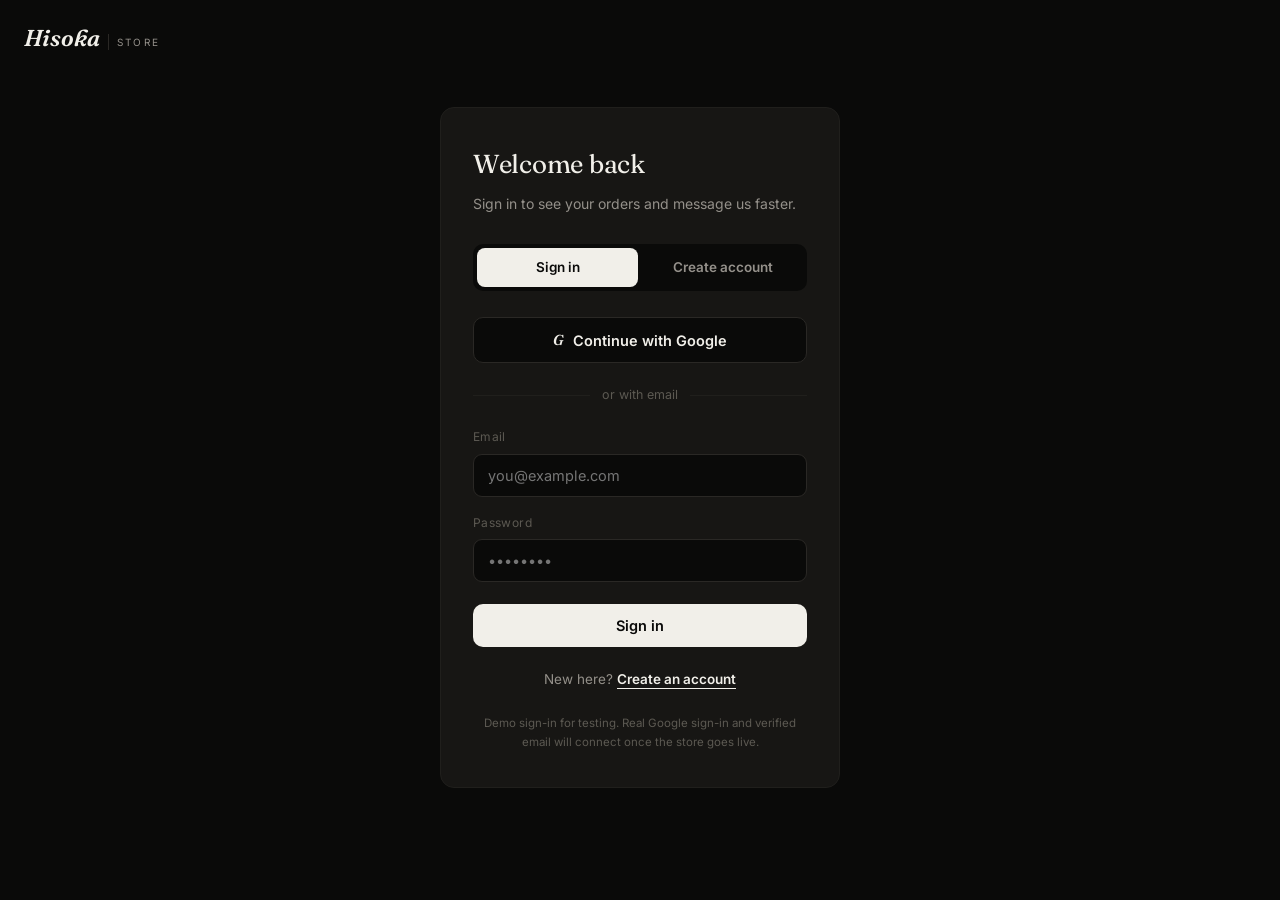
==== hisoka-store-account.html @ cf3783ff "Add files via upload" ====
<!DOCTYPE html>
<html lang="en">
<head>
<meta charset="UTF-8">
<meta name="viewport" content="width=device-width, initial-scale=1, viewport-fit=cover">
<title>Sign in — Hisoka Store</title>
<link rel="preconnect" href="https://fonts.googleapis.com">
<link rel="preconnect" href="https://fonts.gstatic.com" crossorigin>
<link href="https://fonts.googleapis.com/css2?family=Fraunces:ital,wght@0,400;0,600;1,400;1,500&family=Inter:wght@400;500;600&display=swap" rel="stylesheet">
<style>
  :root{
    --bg:#0a0a09; --bg-alt:#131211; --panel:#171614;
    --fg:#f1efe9; --muted:#94908a; --faint:#5c5952;
    --line:#2a2825; --line-soft:#201f1c;
    box-sizing:border-box;
    padding-top:env(safe-area-inset-top,0px);
    padding-bottom:env(safe-area-inset-bottom,0px);
  }
  *{box-sizing:inherit; margin:0; padding:0;}
  body{background:var(--bg); color:var(--fg); font-family:'Inter',sans-serif; font-size:16px; line-height:1.6; -webkit-font-smoothing:antialiased; min-height:100vh;}
  a{color:inherit; text-decoration:none;}
  button{font-family:inherit;}

  header{padding:20px 24px; padding-top:calc(20px + env(safe-area-inset-top,0px));}
  .logo{display:flex; align-items:baseline; gap:8px; width:fit-content;}
  .logo .word{font-family:'Fraunces',serif; font-style:italic; font-weight:600; font-size:23px;}
  .logo .sub{font-size:10px; letter-spacing:0.22em; color:var(--muted); border-left:1px solid var(--line); padding-left:8px;}

  .center{display:flex; justify-content:center; padding:30px 20px 80px;}
  .card{width:100%; max-width:400px; background:var(--panel); border-radius:14px; padding:36px 32px; border:1px solid var(--line-soft);}
  .card h1{font-family:'Fraunces',serif; font-weight:400; font-size:26px; letter-spacing:-0.01em; margin-bottom:8px;}
  .card .sub{font-size:14px; color:var(--muted); margin-bottom:28px;}

  .tabs{display:flex; gap:4px; background:var(--bg); border-radius:10px; padding:4px; margin-bottom:26px;}
  .tab{flex:1; text-align:center; padding:9px 0; font-size:13.5px; font-weight:600; color:var(--muted); border-radius:8px; cursor:pointer; transition:background .18s ease, color .18s ease;}
  .tab.active{background:var(--fg); color:var(--bg);}

  .google-btn{
    width:100%; display:flex; align-items:center; justify-content:center; gap:10px;
    background:var(--bg); border:1px solid var(--line); color:var(--fg);
    padding:13px; border-radius:10px; font-size:14.5px; font-weight:600; cursor:pointer;
    transition:border-color .18s ease, background .18s ease;
  }
  .google-btn:hover{border-color:var(--muted); background:var(--bg-alt);}

  .divider{display:flex; align-items:center; gap:12px; margin:22px 0; color:var(--faint); font-size:12.5px;}
  .divider::before, .divider::after{content:""; flex:1; height:1px; background:var(--line-soft);}

  .field{margin-bottom:16px;}
  .field label{display:block; font-size:12px; letter-spacing:.03em; color:var(--faint); margin-bottom:7px;}
  .field input{
    width:100%; background:var(--bg); border:1px solid var(--line); color:var(--fg);
    padding:12px 14px; font-family:inherit; font-size:14.5px; border-radius:9px;
  }
  .field input:focus{outline:none; border-color:var(--muted);}

  .primary-btn{
    width:100%; background:var(--fg); color:var(--bg); border:none;
    padding:13px; border-radius:10px; font-size:14.5px; font-weight:600; cursor:pointer;
    margin-top:6px; transition:transform .15s ease;
  }
  .primary-btn:hover{transform:translateY(-1px);}
  .primary-btn:disabled{opacity:.5; cursor:not-allowed; transform:none;}

  .switch-line{text-align:center; font-size:13.5px; color:var(--muted); margin-top:22px;}
  .switch-line a{color:var(--fg); font-weight:600; border-bottom:1px solid var(--fg); padding-bottom:1px;}

  .demo-note{margin-top:24px; font-size:11.5px; color:var(--faint); line-height:1.6; text-align:center;}

  /* verification step */
  .verify-icon{width:52px; height:52px; border-radius:50%; background:var(--bg); border:1px solid var(--line); display:flex; align-items:center; justify-content:center; font-size:22px; margin-bottom:18px;}
  .otp-row{display:flex; gap:8px; margin:20px 0 8px;}
  .otp-row input{
    width:100%; aspect-ratio:1; text-align:center; font-size:19px; font-weight:600;
    background:var(--bg); border:1px solid var(--line); color:var(--fg); border-radius:9px;
  }
  .otp-row input:focus{outline:none; border-color:var(--muted);}
  .resend{text-align:center; font-size:13px; color:var(--muted); margin-top:14px;}
  .resend a{color:var(--fg); border-bottom:1px solid var(--fg); padding-bottom:1px;}

  .google-picker{background:var(--bg); border:1px solid var(--line); border-radius:10px; padding:14px; display:flex; align-items:center; gap:12px; margin-bottom:20px; cursor:pointer; transition:border-color .15s ease;}
  .google-picker:hover{border-color:var(--muted);}
  .avatar{width:38px; height:38px; border-radius:50%; background:var(--fg); color:var(--bg); display:flex; align-items:center; justify-content:center; font-family:'Fraunces',serif; font-size:15px; flex-shrink:0;}
  .gp-info .n{font-size:14px; font-weight:600;}
  .gp-info .e{font-size:12.5px; color:var(--muted);}

  .step{display:none;}
  .step.active{display:block;}
</style>
</head>
<body>

<header>
  <a class="logo" href="index.html"><span class="word">Hisoka</span><span class="sub">STORE</span></a>
</header>

<div class="center">
  <div class="card">

    <!-- STEP: sign in / sign up -->
    <div class="step active" id="stepAuth">
      <h1 id="authTitle">Welcome back</h1>
      <div class="sub" id="authSub">Sign in to see your orders and message us faster.</div>

      <div class="tabs">
        <div class="tab active" id="tabSignin">Sign in</div>
        <div class="tab" id="tabSignup">Create account</div>
      </div>

      <button class="google-btn" id="googleBtn">
        <span style="font-family:'Fraunces',serif; font-style:italic; font-weight:600;">G</span>
        Continue with Google
      </button>

      <div class="divider">or with email</div>

      <form id="emailForm">
        <div class="field" id="nameField" style="display:none;">
          <label>Name</label>
          <input type="text" id="f-name" placeholder="Your name">
        </div>
        <div class="field">
          <label>Email</label>
          <input type="email" id="f-email" placeholder="you@example.com" required>
        </div>
        <div class="field">
          <label>Password</label>
          <input type="password" id="f-password" placeholder="••••••••" required>
        </div>
        <button type="submit" class="primary-btn" id="submitBtn">Sign in</button>
      </form>

      <div class="switch-line" id="switchLine">New here? <a id="switchLink">Create an account</a></div>
      <div class="demo-note">Demo sign-in for testing. Real Google sign-in and verified email will connect once the store goes live.</div>
    </div>

    <!-- STEP: google account picker (mock) -->
    <div class="step" id="stepGoogle">
      <h1>Choose an account</h1>
      <div class="sub">to continue to Hisoka Store</div>
      <div class="google-picker" id="googlePickerRow">
        <div class="avatar">A</div>
        <div class="gp-info">
          <div class="n">Arjun Sharma</div>
          <div class="e">arjun.sharma@gmail.com</div>
        </div>
      </div>
      <div class="demo-note">This is a placeholder account picker for the demo — the real flow will show your actual Google accounts.</div>
    </div>

    <!-- STEP: email verification -->
    <div class="step" id="stepVerify">
      <div class="verify-icon">✉️</div>
      <h1>Verify your email</h1>
      <div class="sub">We've sent a 6-digit code to <strong id="verifyEmailShown" style="color:var(--fg);"></strong></div>
      <div class="otp-row">
        <input maxlength="1" inputmode="numeric">
        <input maxlength="1" inputmode="numeric">
        <input maxlength="1" inputmode="numeric">
        <input maxlength="1" inputmode="numeric">
        <input maxlength="1" inputmode="numeric">
        <input maxlength="1" inputmode="numeric">
      </div>
      <button class="primary-btn" id="verifyBtn">Verify &amp; continue</button>
      <div class="resend">Didn't get it? <a id="resendLink">Resend code</a></div>
      <div class="demo-note">Demo mode — any 6 digits will verify. A real store connects this to an actual email provider.</div>
    </div>

  </div>
</div>

<script>
const stepAuth = document.getElementById("stepAuth");
const stepGoogle = document.getElementById("stepGoogle");
const stepVerify = document.getElementById("stepVerify");
function goTo(step){
  [stepAuth, stepGoogle, stepVerify].forEach(s => s.classList.remove("active"));
  step.classList.add("active");
}

let mode = "signin"; // or "signup"
const tabSignin = document.getElementById("tabSignin");
const tabSignup = document.getElementById("tabSignup");
const nameField = document.getElementById("nameField");
const authTitle = document.getElementById("authTitle");
const authSub = document.getElementById("authSub");
const submitBtn = document.getElementById("submitBtn");
const switchLine = document.getElementById("switchLine");

function setMode(m){
  mode = m;
  tabSignin.classList.toggle("active", m === "signin");
  tabSignup.classList.toggle("active", m === "signup");
  nameField.style.display = m === "signup" ? "block" : "none";
  authTitle.textContent = m === "signin" ? "Welcome back" : "Create your account";
  authSub.textContent = m === "signin" ? "Sign in to see your orders and message us faster." : "Save your purchase history and get faster support.";
  submitBtn.textContent = m === "signin" ? "Sign in" : "Create account";
  switchLine.innerHTML = m === "signin"
    ? `New here? <a id="switchLink">Create an account</a>`
    : `Already have an account? <a id="switchLink">Sign in</a>`;
  document.getElementById("switchLink").onclick = () => setMode(m === "signin" ? "signup" : "signin");
}
tabSignin.onclick = () => setMode("signin");
tabSignup.onclick = () => setMode("signup");
document.getElementById("switchLink").onclick = () => setMode("signup");

function saveSession(name, email, method){
  localStorage.setItem("hisoka_session", JSON.stringify({ name, email, method, since: Date.now() }));
}

// Admin sign-in is the same form as everyone else — no separate link, no visible tag.
// Matching this email + password sends you straight to the admin panel instead of
// the customer dashboard. Keep this in sync with the password on the admin page.
const ADMIN_EMAIL = "mhayiokikz@gmail.com";
const ADMIN_PASSWORD = "247036Hisoka";

document.getElementById("emailForm").addEventListener("submit", e => {
  e.preventDefault();
  const email = document.getElementById("f-email").value.trim();
  const password = document.getElementById("f-password").value;
  const name = document.getElementById("f-name").value.trim() || email.split("@")[0];

  if (mode === "signin" && email.toLowerCase() === ADMIN_EMAIL.toLowerCase() && password === ADMIN_PASSWORD){
    window.location.href = "hisoka-store-admin.html?pw=" + encodeURIComponent(password);
    return;
  }

  if (mode === "signup"){
    document.getElementById("verifyEmailShown").textContent = email;
    window.pendingUser = { name, email };
    goTo(stepVerify);
    document.querySelector("#stepVerify input").focus();
  } else {
    saveSession(name, email, "email");
    window.location.href = "hisoka-store-dashboard.html";
  }
});

// OTP auto-advance
document.querySelectorAll(".otp-row input").forEach((inp, i, arr) => {
  inp.addEventListener("input", () => {
    inp.value = inp.value.replace(/[^0-9]/g, "");
    if (inp.value && arr[i+1]) arr[i+1].focus();
  });
  inp.addEventListener("keydown", e => {
    if (e.key === "Backspace" && !inp.value && arr[i-1]) arr[i-1].focus();
  });
});

document.getElementById("verifyBtn").onclick = () => {
  const u = window.pendingUser || { name:"Member", email:"" };
  saveSession(u.name, u.email, "email-verified");
  window.location.href = "hisoka-store-dashboard.html";
};
document.getElementById("resendLink").onclick = e => { e.preventDefault(); };

document.getElementById("googleBtn").onclick = () => goTo(stepGoogle);
document.getElementById("googlePickerRow").onclick = () => {
  saveSession("Arjun Sharma", "arjun.sharma@gmail.com", "google");
  window.location.href = "hisoka-store-dashboard.html";
};
</script>

</body>
</html>
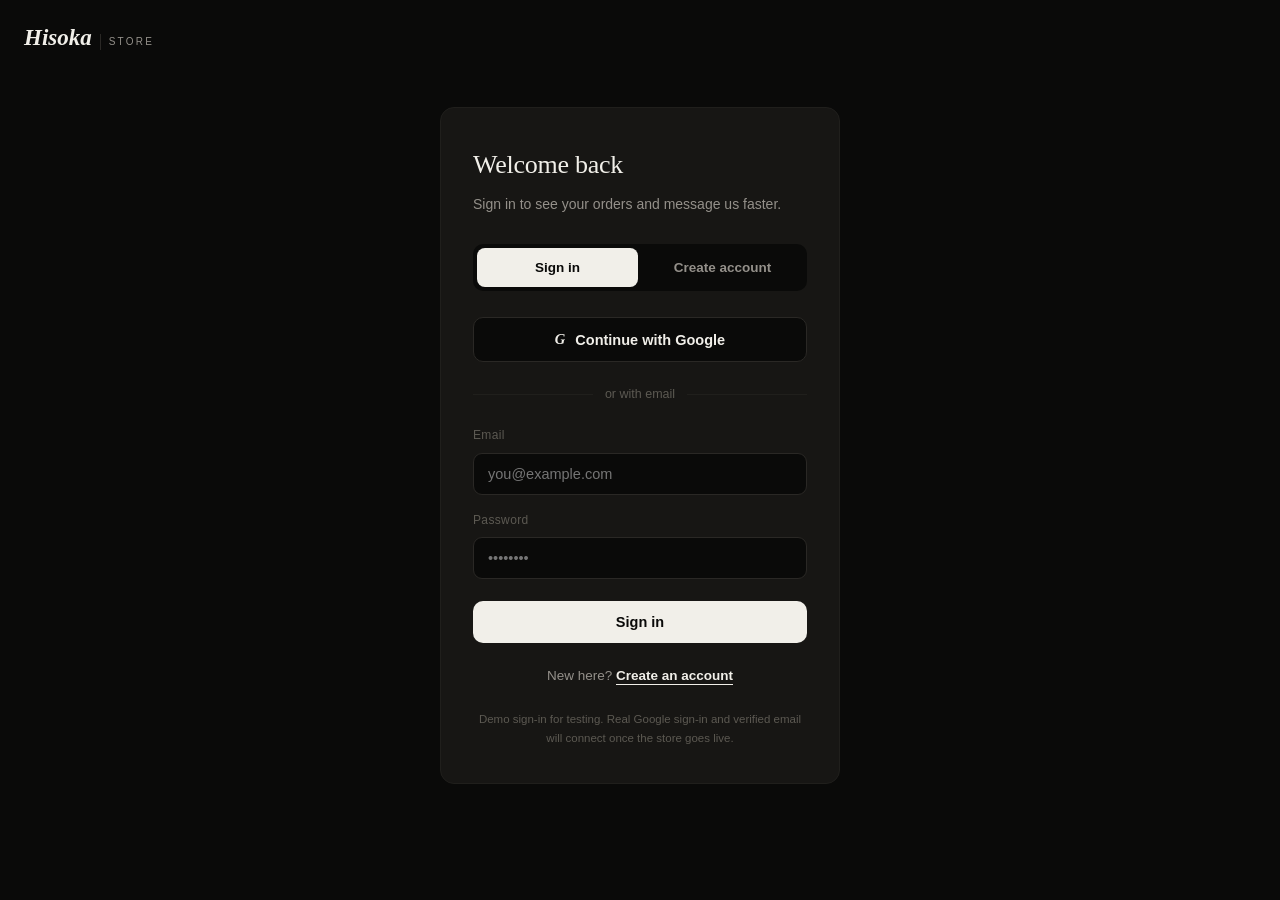
==== commit 8886d49a: "Add files via upload" ====
--- a/hisoka-store-account.html
+++ b/hisoka-store-account.html
@@ -3,6 +3,9 @@
 <head>
 <meta charset="UTF-8">
 <meta name="viewport" content="width=device-width, initial-scale=1, viewport-fit=cover">
+<meta http-equiv="Content-Security-Policy" content="default-src 'self'; script-src 'self' 'unsafe-inline'; style-src 'self' 'unsafe-inline' https://fonts.googleapis.com; font-src https://fonts.gstatic.com; img-src 'self' data: https:; connect-src 'none'; base-uri 'self'; form-action 'self'; object-src 'none'; frame-src 'none'">
+<meta name="referrer" content="strict-origin-when-cross-origin">
+<meta name="robots" content="noindex, nofollow">
 <title>Sign in — Hisoka Store</title>
 <link rel="preconnect" href="https://fonts.googleapis.com">
 <link rel="preconnect" href="https://fonts.gstatic.com" crossorigin>
@@ -208,20 +211,18 @@
   localStorage.setItem("hisoka_session", JSON.stringify({ name, email, method, since: Date.now() }));
 }
 
-// Admin sign-in is the same form as everyone else — no separate link, no visible tag.
-// Matching this email + password sends you straight to the admin panel instead of
-// the customer dashboard. Keep this in sync with the password on the admin page.
-const ADMIN_EMAIL = "mhayiokikz@gmail.com";
-const ADMIN_PASSWORD = "247036Hisoka";
+// SECURITY: no credentials of any kind live in this page. If the admin email is
+// typed here, we simply hand off to the real admin login page (which does the
+// actual authentication, with two-factor, server-side via Supabase).
+const ADMIN_EMAIL_HINT = "mhayiokikz@gmail.com";
 
 document.getElementById("emailForm").addEventListener("submit", e => {
   e.preventDefault();
   const email = document.getElementById("f-email").value.trim();
-  const password = document.getElementById("f-password").value;
   const name = document.getElementById("f-name").value.trim() || email.split("@")[0];
 
-  if (mode === "signin" && email.toLowerCase() === ADMIN_EMAIL.toLowerCase() && password === ADMIN_PASSWORD){
-    window.location.href = "hisoka-store-admin.html?pw=" + encodeURIComponent(password);
+  if (mode === "signin" && email.toLowerCase() === ADMIN_EMAIL_HINT.toLowerCase()){
+    window.location.href = "hisoka-store-admin.html";
     return;
   }
 
